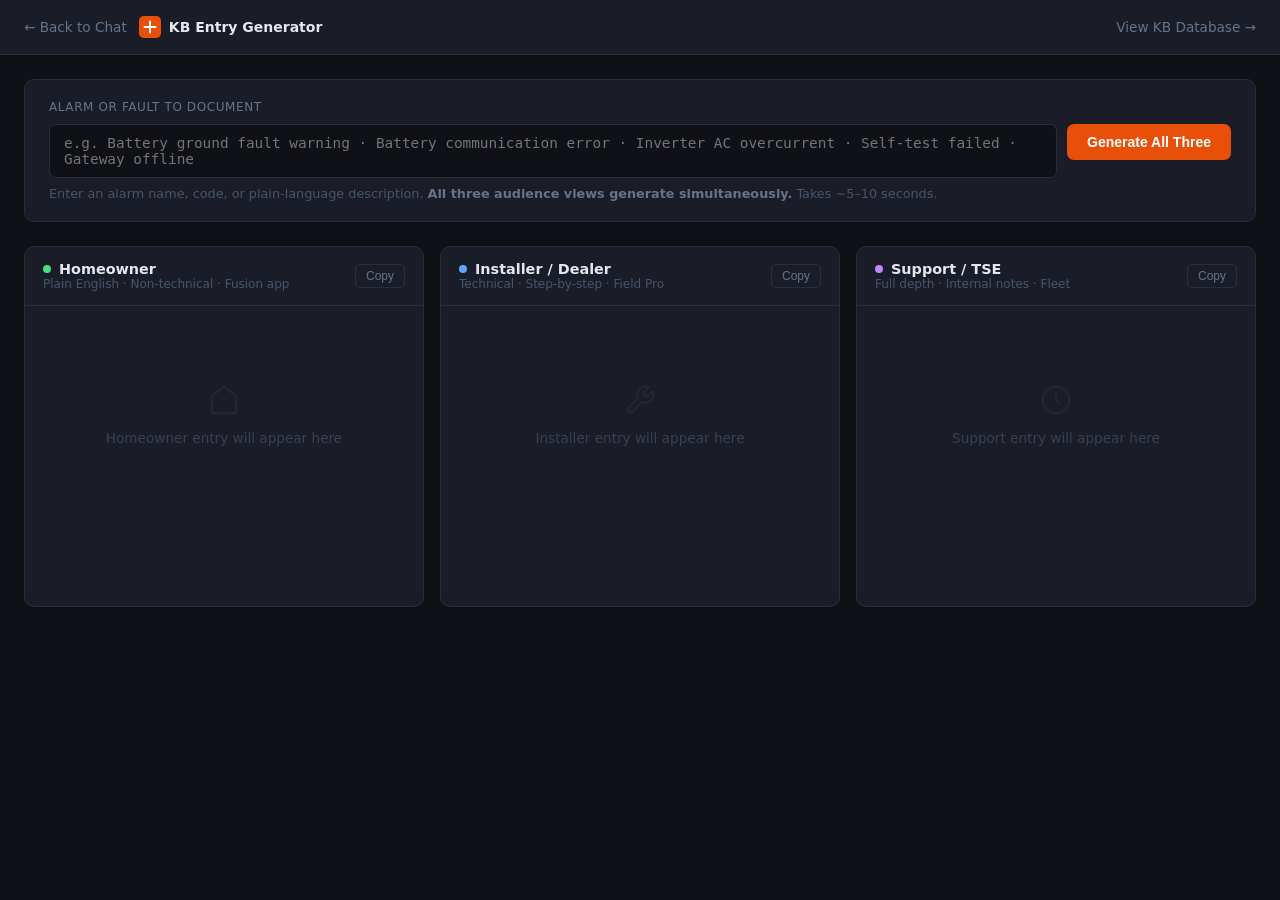
==== frontend/generate.html @ 9d187e6a "Add KB database page, three-column generator, and PR-triggered rebuild - /kb: searchable HTML table " ====
<!DOCTYPE html>
<html lang="en">
<head>
  <meta charset="UTF-8" />
  <meta name="viewport" content="width=device-width, initial-scale=1.0" />
  <title>KB Entry Generator — Generac R2</title>
  <style>
    *, *::before, *::after { box-sizing: border-box; margin: 0; padding: 0; }
    body {
      background: #0f1117;
      color: #e2e8f0;
      font-family: system-ui, -apple-system, sans-serif;
      font-size: 14px;
      min-height: 100vh;
    }

    .page-header {
      background: #1a1d27;
      border-bottom: 1px solid #2a2d3a;
      padding: 16px 24px;
      display: flex;
      align-items: center;
      justify-content: space-between;
      gap: 12px;
      flex-wrap: wrap;
    }
    .header-left { display: flex; align-items: center; gap: 12px; }
    .logo { display: flex; align-items: center; gap: 8px; font-weight: 600; }
    .back-link { color: #64748b; text-decoration: none; font-size: 0.85rem; }
    .back-link:hover { color: #e2e8f0; }
    .kb-link { color: #64748b; text-decoration: none; font-size: 0.85rem; }
    .kb-link:hover { color: #e2e8f0; }

    .main { max-width: 1400px; margin: 0 auto; padding: 24px; }

    .query-section {
      background: #1a1d27;
      border: 1px solid #2a2d3a;
      border-radius: 10px;
      padding: 20px 24px;
      margin-bottom: 24px;
    }
    .query-label {
      font-size: 0.75rem;
      text-transform: uppercase;
      letter-spacing: 0.05em;
      color: #64748b;
      margin-bottom: 10px;
    }
    .query-row { display: flex; gap: 10px; }
    .query-input {
      flex: 1;
      background: #0f1117;
      border: 1px solid #2a2d3a;
      border-radius: 7px;
      padding: 10px 14px;
      color: #e2e8f0;
      font-size: 0.9rem;
      resize: none;
    }
    .query-input:focus { outline: none; border-color: #E8500A; }
    .generate-btn {
      background: #E8500A;
      color: #fff;
      border: none;
      border-radius: 7px;
      padding: 10px 20px;
      font-size: 0.875rem;
      font-weight: 600;
      cursor: pointer;
      white-space: nowrap;
      transition: background 0.15s;
      align-self: flex-start;
    }
    .generate-btn:hover { background: #d14509; }
    .generate-btn:disabled { background: #374151; color: #6b7280; cursor: not-allowed; }
    .query-hint { color: #475569; font-size: 0.8rem; margin-top: 8px; }
    .query-hint strong { color: #64748b; }

    /* Three column layout */
    .columns {
      display: grid;
      grid-template-columns: repeat(3, 1fr);
      gap: 16px;
    }
    @media (max-width: 900px) {
      .columns { grid-template-columns: 1fr; }
    }

    .col-card {
      background: #1a1d27;
      border: 1px solid #2a2d3a;
      border-radius: 10px;
      overflow: hidden;
      display: flex;
      flex-direction: column;
    }
    .col-header {
      padding: 14px 18px;
      border-bottom: 1px solid #2a2d3a;
      display: flex;
      align-items: center;
      justify-content: space-between;
    }
    .col-title {
      font-weight: 600;
      font-size: 0.9rem;
      display: flex;
      align-items: center;
      gap: 8px;
    }
    .audience-dot {
      width: 8px; height: 8px; border-radius: 50%; flex-shrink: 0;
    }
    .dot-homeowner { background: #4ade80; }
    .dot-installer { background: #60a5fa; }
    .dot-support   { background: #c084fc; }

    .col-subtitle { color: #475569; font-size: 0.75rem; }
    .copy-btn {
      background: none; border: 1px solid #2a2d3a; border-radius: 5px;
      color: #64748b; padding: 4px 10px; font-size: 0.75rem; cursor: pointer;
    }
    .copy-btn:hover { border-color: #475569; color: #e2e8f0; }

    .col-body {
      padding: 18px;
      flex: 1;
      min-height: 300px;
      position: relative;
    }

    .placeholder {
      color: #374151;
      font-size: 0.85rem;
      line-height: 1.6;
      text-align: center;
      padding-top: 60px;
    }
    .placeholder svg { display: block; margin: 0 auto 12px; opacity: 0.3; }

    .spinner {
      display: none;
      align-items: center;
      justify-content: center;
      padding-top: 80px;
      flex-direction: column;
      gap: 14px;
      color: #475569;
      font-size: 0.8rem;
    }
    .spinner.active { display: flex; }
    .spin-ring {
      width: 28px; height: 28px;
      border: 3px solid #2a2d3a;
      border-top-color: #E8500A;
      border-radius: 50%;
      animation: spin 0.8s linear infinite;
    }
    @keyframes spin { to { transform: rotate(360deg); } }

    .entry-text {
      display: none;
      color: #cbd5e1;
      font-size: 0.875rem;
      line-height: 1.7;
      white-space: pre-wrap;
    }
    .entry-text.active { display: block; }

    /* Copy feedback */
    .copy-btn.copied { border-color: #4ade80; color: #4ade80; }

    .status-bar {
      padding: 10px 24px;
      background: #1a1d27;
      border-top: 1px solid #2a2d3a;
      font-size: 0.8rem;
      color: #475569;
      margin-top: 24px;
      border-radius: 8px;
      display: none;
    }
    .status-bar.active { display: block; }
  </style>
</head>
<body>

<div class="page-header">
  <div class="header-left">
    <a href="/" class="back-link">← Back to Chat</a>
    <div class="logo">
      <svg width="22" height="22" viewBox="0 0 28 28" fill="none">
        <rect width="28" height="28" rx="6" fill="#E8500A"/>
        <path d="M7 14h14M14 7v14" stroke="white" stroke-width="2.5" stroke-linecap="round"/>
      </svg>
      KB Entry Generator
    </div>
  </div>
  <a href="/kb" class="kb-link">View KB Database →</a>
</div>

<div class="main">
  <div class="query-section">
    <div class="query-label">Alarm or fault to document</div>
    <div class="query-row">
      <textarea class="query-input" id="queryInput" rows="2"
        placeholder="e.g. Battery ground fault warning · Battery communication error · Inverter AC overcurrent · Self-test failed · Gateway offline"></textarea>
      <button class="generate-btn" id="generateBtn" onclick="generate()">Generate All Three</button>
    </div>
    <div class="query-hint">
      Enter an alarm name, code, or plain-language description.
      <strong>All three audience views generate simultaneously.</strong>
      Takes ~5–10 seconds.
    </div>
  </div>

  <div class="columns">

    <!-- Homeowner -->
    <div class="col-card">
      <div class="col-header">
        <div>
          <div class="col-title">
            <span class="audience-dot dot-homeowner"></span>
            Homeowner
          </div>
          <div class="col-subtitle">Plain English · Non-technical · Fusion app</div>
        </div>
        <button class="copy-btn" onclick="copyCol('homeowner')">Copy</button>
      </div>
      <div class="col-body">
        <div class="placeholder" id="ph-homeowner">
          <svg width="32" height="32" viewBox="0 0 24 24" fill="none"><path d="M3 9l9-7 9 7v11a2 2 0 01-2 2H5a2 2 0 01-2-2V9z" stroke="currentColor" stroke-width="1.5"/></svg>
          Homeowner entry will appear here
        </div>
        <div class="spinner" id="sp-homeowner"><div class="spin-ring"></div>Generating…</div>
        <div class="entry-text" id="et-homeowner"></div>
      </div>
    </div>

    <!-- Installer -->
    <div class="col-card">
      <div class="col-header">
        <div>
          <div class="col-title">
            <span class="audience-dot dot-installer"></span>
            Installer / Dealer
          </div>
          <div class="col-subtitle">Technical · Step-by-step · Field Pro</div>
        </div>
        <button class="copy-btn" onclick="copyCol('installer')">Copy</button>
      </div>
      <div class="col-body">
        <div class="placeholder" id="ph-installer">
          <svg width="32" height="32" viewBox="0 0 24 24" fill="none"><path d="M14.7 6.3a1 1 0 000 1.4l1.6 1.6a1 1 0 001.4 0l3.77-3.77a6 6 0 01-7.94 7.94l-6.91 6.91a2.12 2.12 0 01-3-3l6.91-6.91a6 6 0 017.94-7.94l-3.76 3.76z" stroke="currentColor" stroke-width="1.5"/></svg>
          Installer entry will appear here
        </div>
        <div class="spinner" id="sp-installer"><div class="spin-ring"></div>Generating…</div>
        <div class="entry-text" id="et-installer"></div>
      </div>
    </div>

    <!-- Support -->
    <div class="col-card">
      <div class="col-header">
        <div>
          <div class="col-title">
            <span class="audience-dot dot-support"></span>
            Support / TSE
          </div>
          <div class="col-subtitle">Full depth · Internal notes · Fleet</div>
        </div>
        <button class="copy-btn" onclick="copyCol('support')">Copy</button>
      </div>
      <div class="col-body">
        <div class="placeholder" id="ph-support">
          <svg width="32" height="32" viewBox="0 0 24 24" fill="none"><circle cx="12" cy="12" r="10" stroke="currentColor" stroke-width="1.5"/><path d="M12 8v4l3 3" stroke="currentColor" stroke-width="1.5" stroke-linecap="round"/></svg>
          Support entry will appear here
        </div>
        <div class="spinner" id="sp-support"><div class="spin-ring"></div>Generating…</div>
        <div class="entry-text" id="et-support"></div>
      </div>
    </div>

  </div>

  <div class="status-bar" id="statusBar"></div>
</div>

<script>
  let lastResults = null;

  async function generate() {
    const query = document.getElementById('queryInput').value.trim();
    if (!query) {
      document.getElementById('queryInput').focus();
      return;
    }

    const btn = document.getElementById('generateBtn');
    btn.disabled = true;
    btn.textContent = 'Generating…';

    // Show spinners, hide placeholders and previous results
    ['homeowner','installer','support'].forEach(aud => {
      document.getElementById(`ph-${aud}`).style.display = 'none';
      document.getElementById(`sp-${aud}`).classList.add('active');
      document.getElementById(`et-${aud}`).classList.remove('active');
      document.getElementById(`et-${aud}`).textContent = '';
    });

    document.getElementById('statusBar').classList.remove('active');

    try {
      const res = await fetch('/api/generate-entry', {
        method: 'POST',
        headers: { 'Content-Type': 'application/json' },
        body: JSON.stringify({ query }),
      });
      if (!res.ok) throw new Error(`Server error ${res.status}`);
      const data = await res.json();
      lastResults = data;

      ['homeowner','installer','support'].forEach(aud => {
        document.getElementById(`sp-${aud}`).classList.remove('active');
        const el = document.getElementById(`et-${aud}`);
        el.textContent = data[aud] || 'No output generated.';
        el.classList.add('active');
      });

      const bar = document.getElementById('statusBar');
      bar.textContent = `Generated for: "${query}" — review and correct before adding to KB.`;
      bar.classList.add('active');
    } catch (err) {
      ['homeowner','installer','support'].forEach(aud => {
        document.getElementById(`sp-${aud}`).classList.remove('active');
        const el = document.getElementById(`et-${aud}`);
        el.textContent = `Error: ${err.message}`;
        el.classList.add('active');
      });
    } finally {
      btn.disabled = false;
      btn.textContent = 'Generate All Three';
    }
  }

  function copyCol(aud) {
    const text = document.getElementById(`et-${aud}`).textContent;
    if (!text) return;
    navigator.clipboard.writeText(text).then(() => {
      const btn = event.currentTarget;
      btn.textContent = 'Copied!';
      btn.classList.add('copied');
      setTimeout(() => { btn.textContent = 'Copy'; btn.classList.remove('copied'); }, 1500);
    });
  }

  // Submit on Ctrl+Enter / Cmd+Enter
  document.getElementById('queryInput').addEventListener('keydown', e => {
    if ((e.ctrlKey || e.metaKey) && e.key === 'Enter') generate();
  });
</script>
</body>
</html>
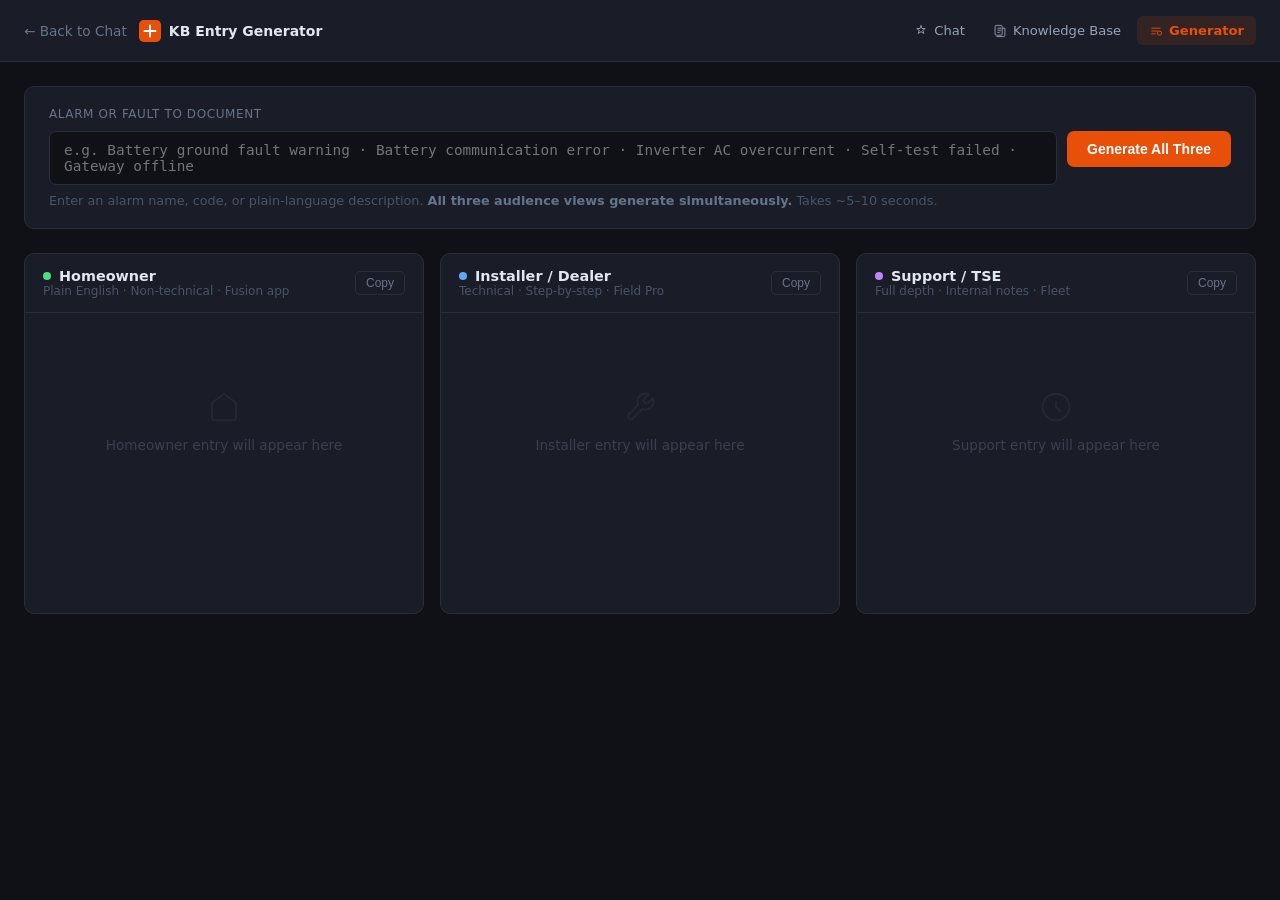
==== commit 89da26b4: "Add site-wide navigation between Chat, Knowledge Base, and Generator Co-Authored-By: Claude Sonnet 4" ====
--- a/frontend/generate.html
+++ b/frontend/generate.html
@@ -197,7 +197,20 @@
       KB Entry Generator
     </div>
   </div>
-  <a href="/kb" class="kb-link">View KB Database →</a>
+  <nav style="display:flex;gap:4px;">
+    <a href="/" style="display:flex;align-items:center;gap:6px;padding:7px 12px;border-radius:6px;color:#94a3b8;text-decoration:none;font-size:0.82rem;transition:background 0.15s;" onmouseover="this.style.background='#263346'" onmouseout="this.style.background='transparent'">
+      <svg width="14" height="14" viewBox="0 0 20 20" fill="none"><path d="M10 2l1.5 4.5H16l-3.5 2.5 1.5 4.5L10 11 6 13.5 7.5 9 4 6.5h4.5L10 2z" stroke="currentColor" stroke-width="1.3" stroke-linejoin="round"/></svg>
+      Chat
+    </a>
+    <a href="/kb" style="display:flex;align-items:center;gap:6px;padding:7px 12px;border-radius:6px;color:#94a3b8;text-decoration:none;font-size:0.82rem;transition:background 0.15s;" onmouseover="this.style.background='#263346'" onmouseout="this.style.background='transparent'">
+      <svg width="14" height="14" viewBox="0 0 20 20" fill="none"><rect x="3" y="2" width="10" height="14" rx="1.5" stroke="currentColor" stroke-width="1.3"/><path d="M7 6h4M7 9h4M7 12h2" stroke="currentColor" stroke-width="1.3" stroke-linecap="round"/><path d="M13 6h4v10a2 2 0 01-2 2H5" stroke="currentColor" stroke-width="1.3"/></svg>
+      Knowledge Base
+    </a>
+    <a href="/generate" style="display:flex;align-items:center;gap:6px;padding:7px 12px;border-radius:6px;background:rgba(232,80,10,0.12);color:#E8500A;text-decoration:none;font-size:0.82rem;font-weight:600;">
+      <svg width="14" height="14" viewBox="0 0 20 20" fill="none"><path d="M4 6h12M4 10h8M4 14h5" stroke="currentColor" stroke-width="1.3" stroke-linecap="round"/><circle cx="15" cy="13" r="3" stroke="currentColor" stroke-width="1.3"/></svg>
+      Generator
+    </a>
+  </nav>
 </div>
 
 <div class="main">
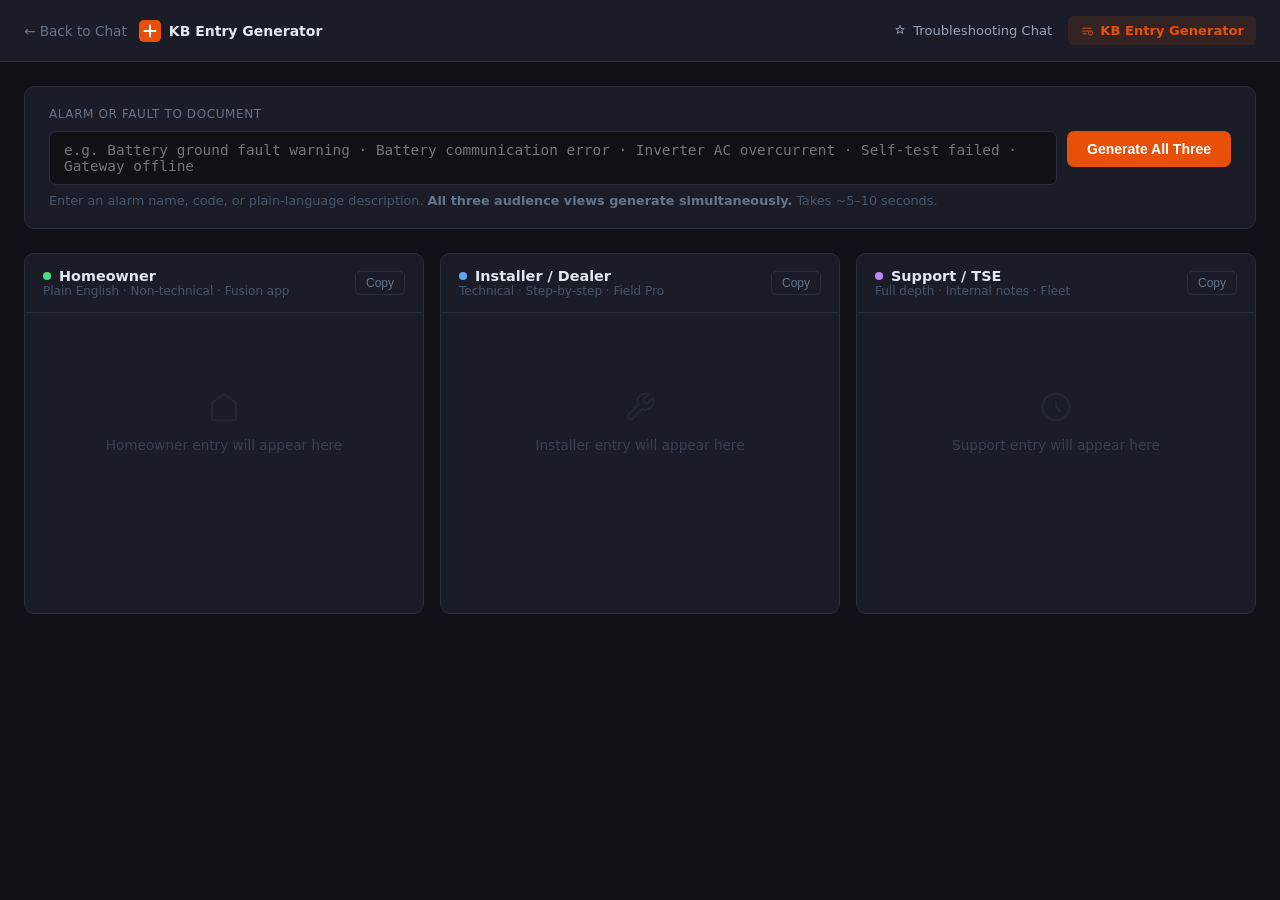
==== commit 153c4aa5: "Redesign main chat to three-column simultaneous output - Main page now fires three parallel Bedrock " ====
--- a/frontend/generate.html
+++ b/frontend/generate.html
@@ -200,15 +200,11 @@
   <nav style="display:flex;gap:4px;">
     <a href="/" style="display:flex;align-items:center;gap:6px;padding:7px 12px;border-radius:6px;color:#94a3b8;text-decoration:none;font-size:0.82rem;transition:background 0.15s;" onmouseover="this.style.background='#263346'" onmouseout="this.style.background='transparent'">
       <svg width="14" height="14" viewBox="0 0 20 20" fill="none"><path d="M10 2l1.5 4.5H16l-3.5 2.5 1.5 4.5L10 11 6 13.5 7.5 9 4 6.5h4.5L10 2z" stroke="currentColor" stroke-width="1.3" stroke-linejoin="round"/></svg>
-      Chat
-    </a>
-    <a href="/kb" style="display:flex;align-items:center;gap:6px;padding:7px 12px;border-radius:6px;color:#94a3b8;text-decoration:none;font-size:0.82rem;transition:background 0.15s;" onmouseover="this.style.background='#263346'" onmouseout="this.style.background='transparent'">
-      <svg width="14" height="14" viewBox="0 0 20 20" fill="none"><rect x="3" y="2" width="10" height="14" rx="1.5" stroke="currentColor" stroke-width="1.3"/><path d="M7 6h4M7 9h4M7 12h2" stroke="currentColor" stroke-width="1.3" stroke-linecap="round"/><path d="M13 6h4v10a2 2 0 01-2 2H5" stroke="currentColor" stroke-width="1.3"/></svg>
-      Knowledge Base
+      Troubleshooting Chat
     </a>
     <a href="/generate" style="display:flex;align-items:center;gap:6px;padding:7px 12px;border-radius:6px;background:rgba(232,80,10,0.12);color:#E8500A;text-decoration:none;font-size:0.82rem;font-weight:600;">
       <svg width="14" height="14" viewBox="0 0 20 20" fill="none"><path d="M4 6h12M4 10h8M4 14h5" stroke="currentColor" stroke-width="1.3" stroke-linecap="round"/><circle cx="15" cy="13" r="3" stroke="currentColor" stroke-width="1.3"/></svg>
-      Generator
+      KB Entry Generator
     </a>
   </nav>
 </div>
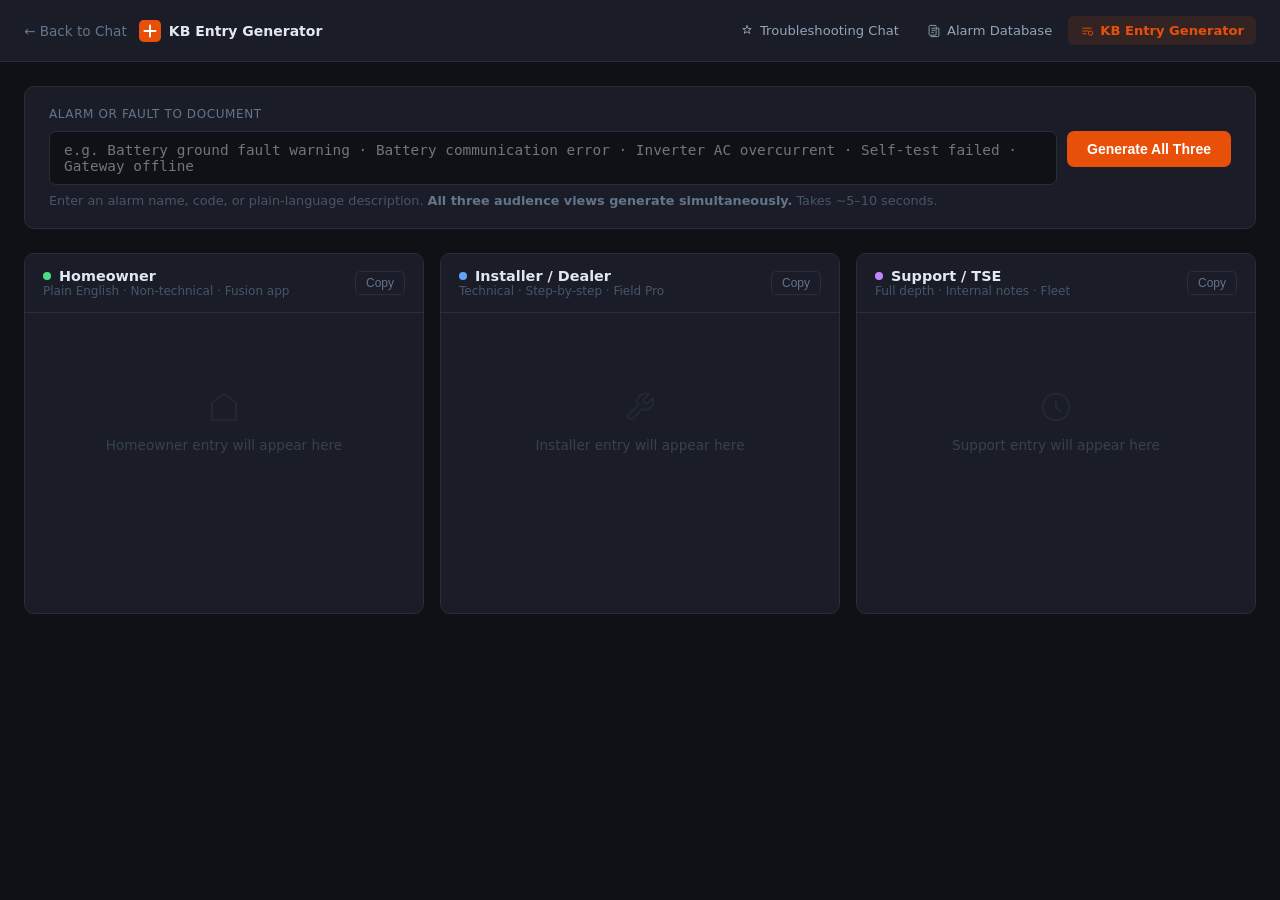
==== commit 35b55219: "Restore Alarm Database (/kb) page and update nav across all pages Co-Authored-By: Claude Sonnet 4.6 " ====
--- a/frontend/generate.html
+++ b/frontend/generate.html
@@ -202,6 +202,10 @@
       <svg width="14" height="14" viewBox="0 0 20 20" fill="none"><path d="M10 2l1.5 4.5H16l-3.5 2.5 1.5 4.5L10 11 6 13.5 7.5 9 4 6.5h4.5L10 2z" stroke="currentColor" stroke-width="1.3" stroke-linejoin="round"/></svg>
       Troubleshooting Chat
     </a>
+    <a href="/kb" style="display:flex;align-items:center;gap:6px;padding:7px 12px;border-radius:6px;color:#94a3b8;text-decoration:none;font-size:0.82rem;transition:background 0.15s;" onmouseover="this.style.background='#263346'" onmouseout="this.style.background='transparent'">
+      <svg width="14" height="14" viewBox="0 0 20 20" fill="none"><rect x="3" y="2" width="10" height="14" rx="1.5" stroke="currentColor" stroke-width="1.3"/><path d="M7 6h4M7 9h4M7 12h2" stroke="currentColor" stroke-width="1.3" stroke-linecap="round"/><path d="M13 6h4v10a2 2 0 01-2 2H5" stroke="currentColor" stroke-width="1.3"/></svg>
+      Alarm Database
+    </a>
     <a href="/generate" style="display:flex;align-items:center;gap:6px;padding:7px 12px;border-radius:6px;background:rgba(232,80,10,0.12);color:#E8500A;text-decoration:none;font-size:0.82rem;font-weight:600;">
       <svg width="14" height="14" viewBox="0 0 20 20" fill="none"><path d="M4 6h12M4 10h8M4 14h5" stroke="currentColor" stroke-width="1.3" stroke-linecap="round"/><circle cx="15" cy="13" r="3" stroke="currentColor" stroke-width="1.3"/></svg>
       KB Entry Generator
